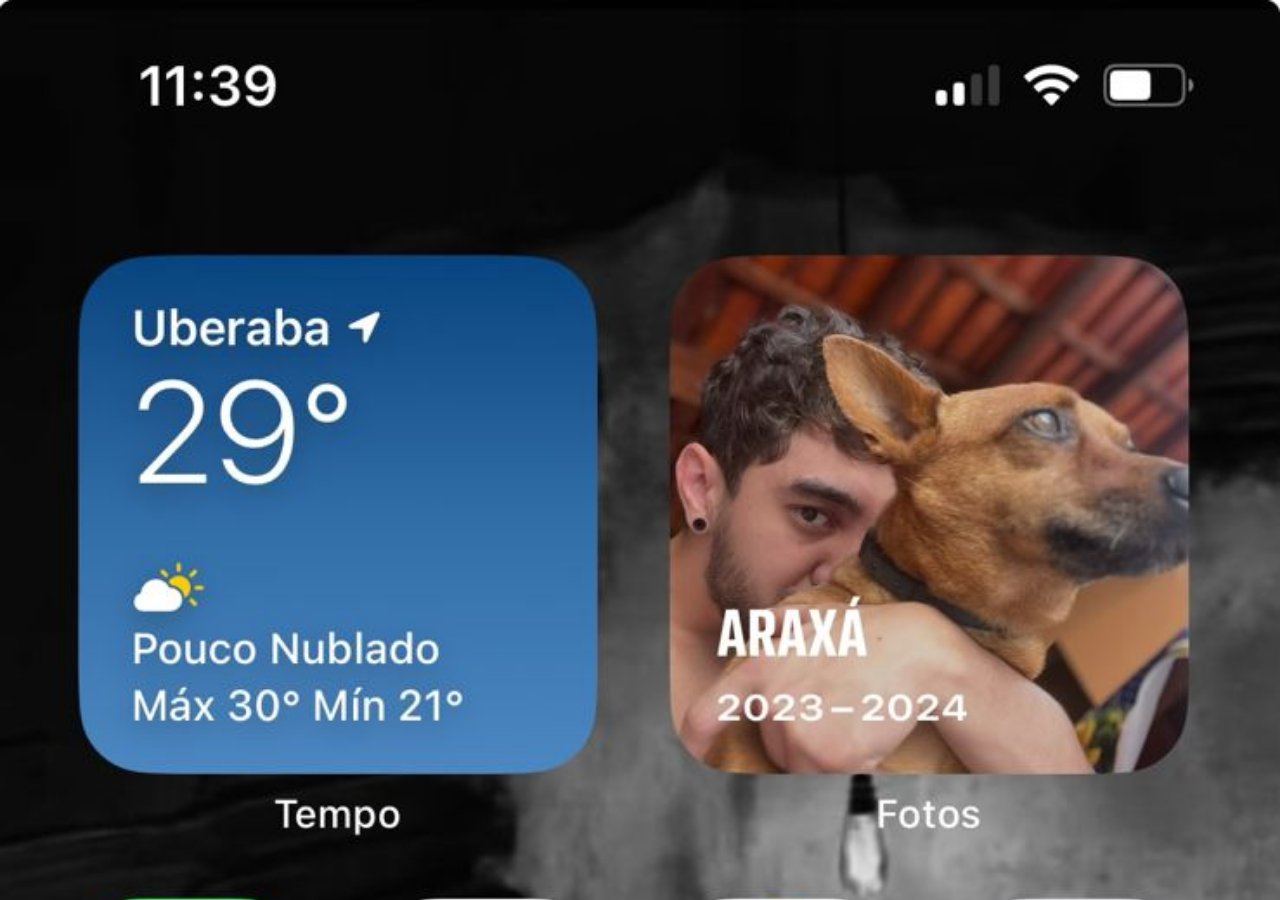
==== home.html @ 8c53e637 "Criei a tela home" ====
<!DOCTYPE html>
<html lang="pt-br">
<head>
    <meta charset="UTF-8">
    <meta name="viewport" content="width=device-width, initial-scale=1.0">
    <title>Página Inicial</title>
</head>
<style>
    * {
        margin: 0px;
        padding: 0px;
    }

    body {
        height: 100vh;
        width: 100vw;
        background: url('assets/tela-home.jpg') no-repeat top center;
        background-size: cover;

        
    }
</style>
<body>
    
</body>
</html>
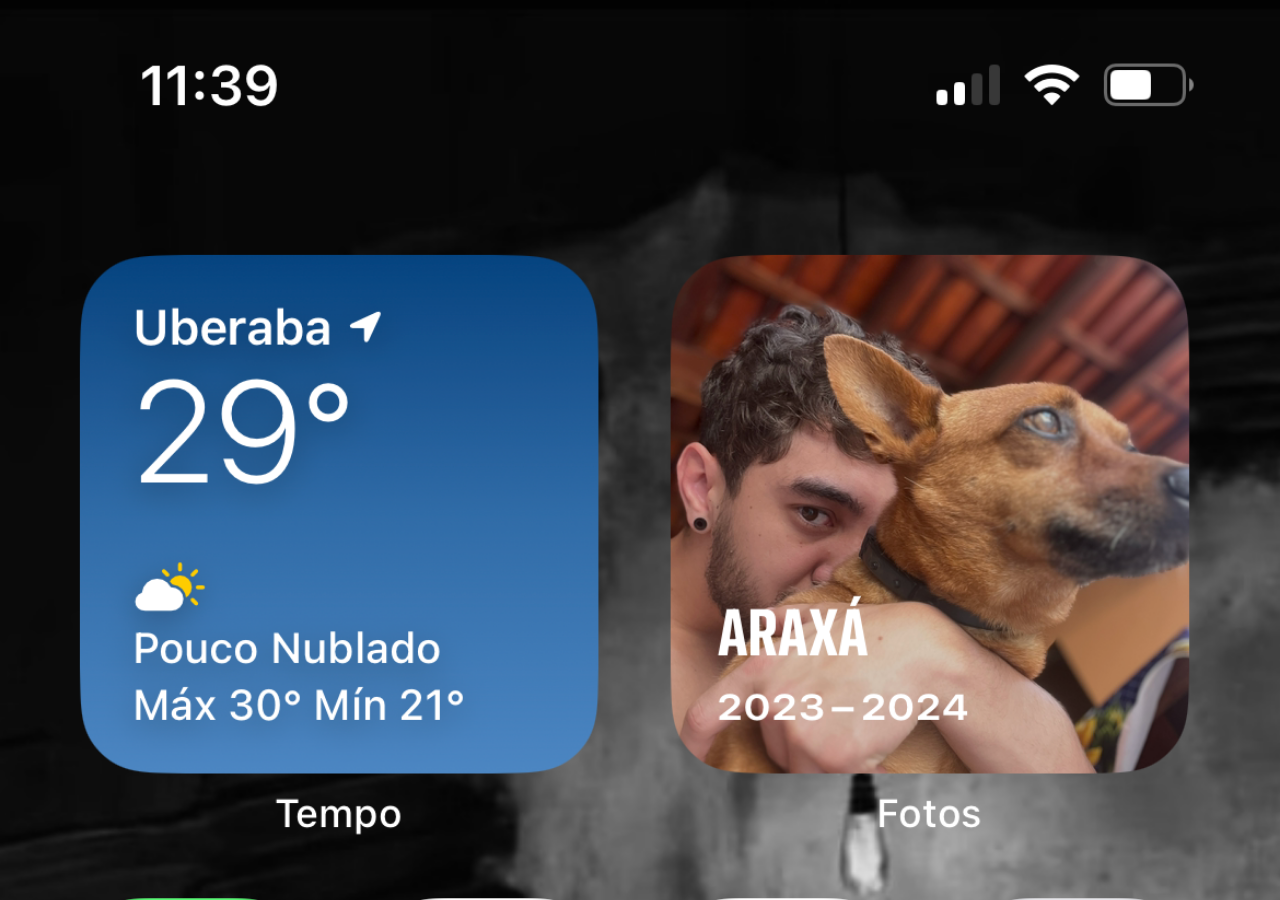
==== commit d4e73aa0: "Projeto-Social finalizado" ====
--- a/home.html
+++ b/home.html
@@ -14,10 +14,8 @@
     body {
         height: 100vh;
         width: 100vw;
-        background: url('assets/tela-home.jpg') no-repeat top center;
+        background: url('assets/tela-home.png') no-repeat top center;
         background-size: cover;
-
-        
     }
 </style>
 <body>
